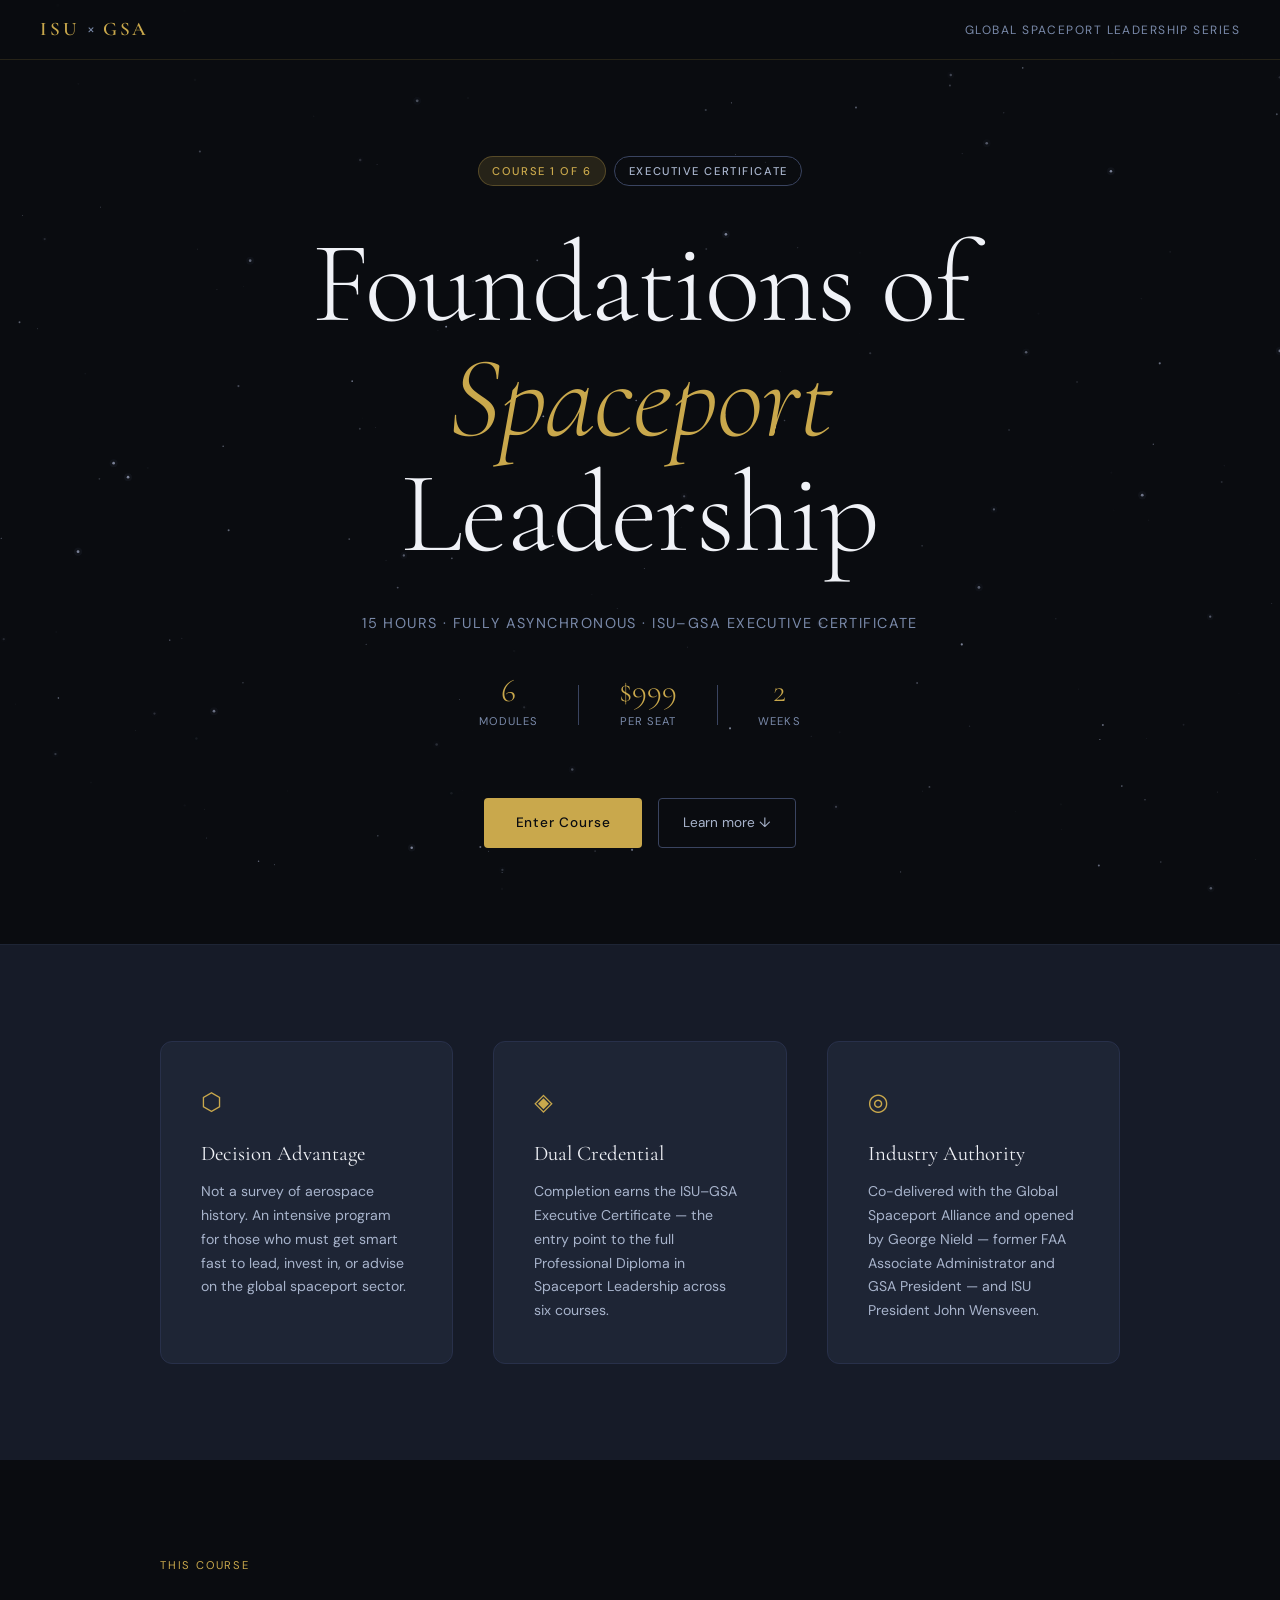
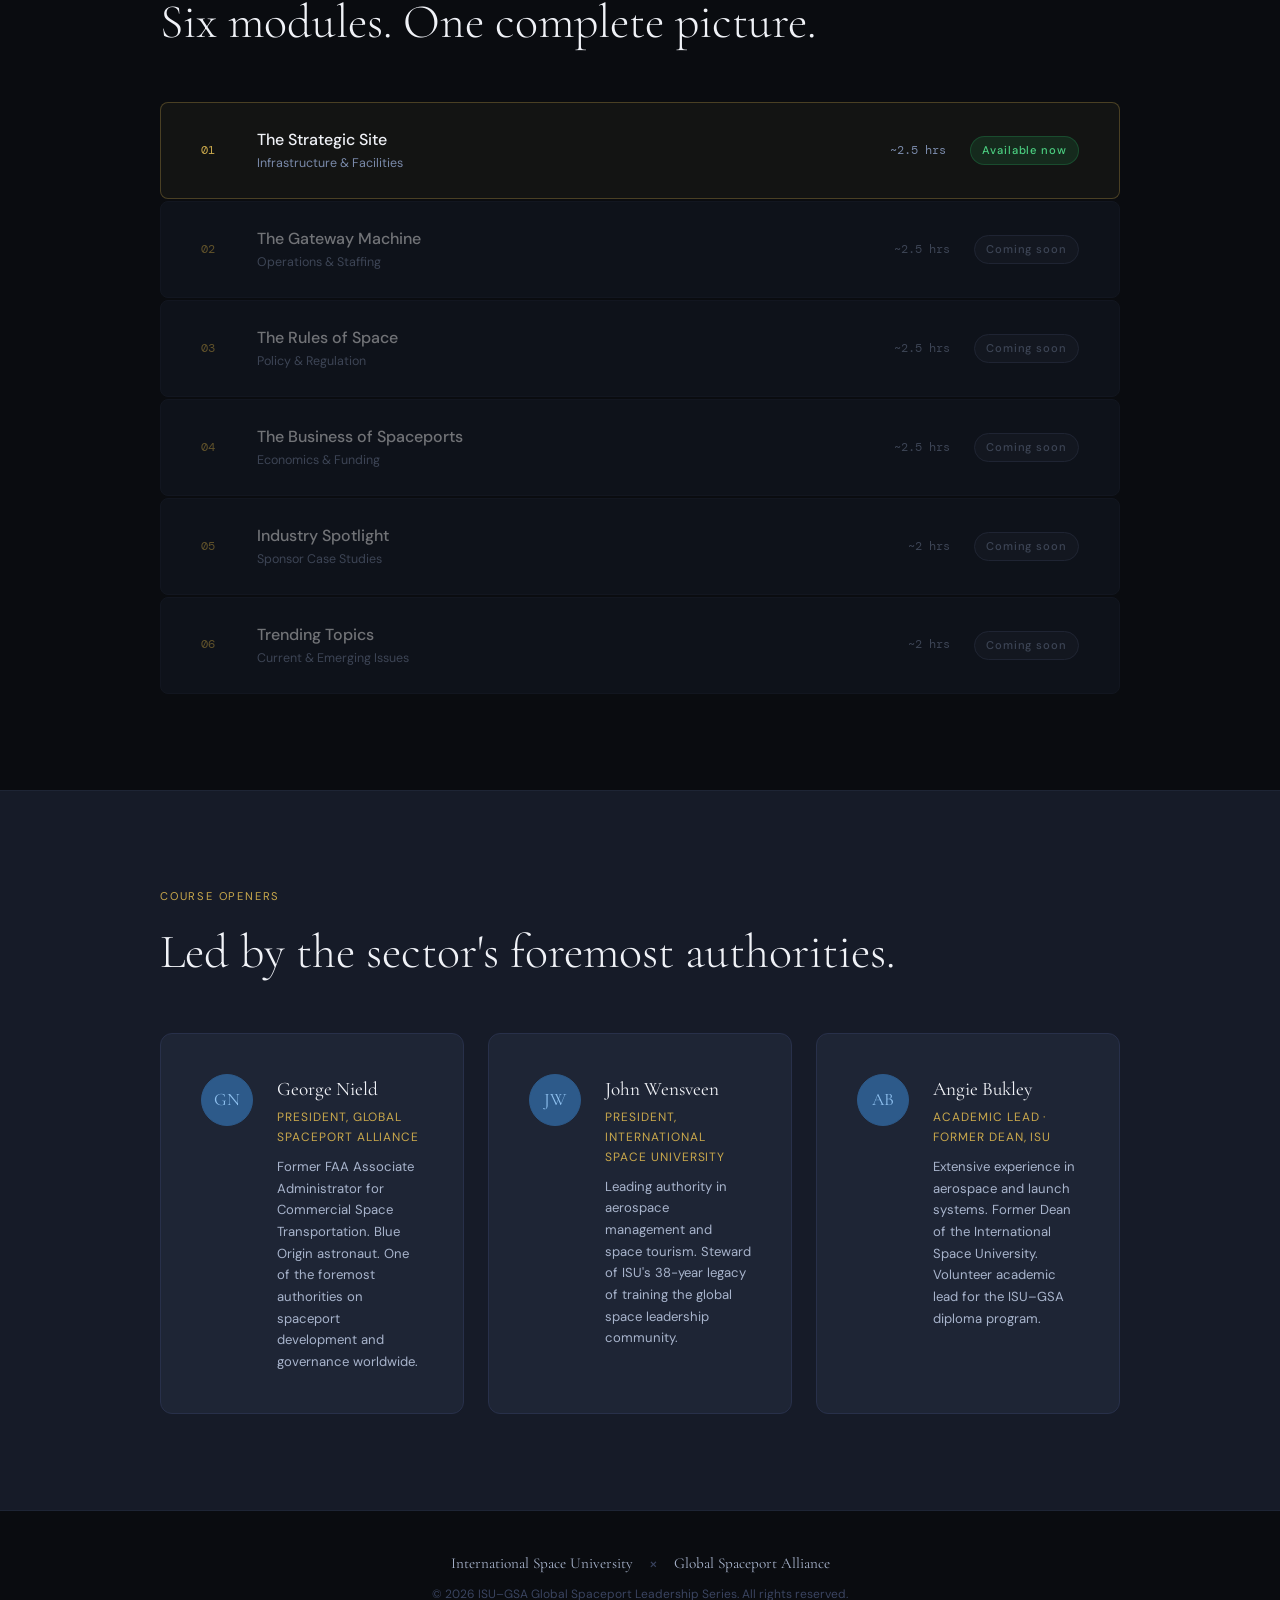
==== m1-strategic-site/index.html @ 45d3fcfd "Restructure for multi-module: add M2, new course hub" ====
<!DOCTYPE html>
<html lang="en">
<head>
<meta charset="UTF-8">
<meta name="viewport" content="width=device-width, initial-scale=1.0">
<title>Foundations of Spaceport Leadership — ISU–GSA</title>
<link rel="preconnect" href="https://fonts.googleapis.com">
<link rel="preconnect" href="https://fonts.gstatic.com" crossorigin>
<link href="https://fonts.googleapis.com/css2?family=Cormorant+Garamond:ital,wght@0,300;0,400;0,600;1,300;1,400&family=DM+Sans:ital,opsz,wght@0,9..40,300;0,9..40,400;0,9..40,500;1,9..40,300&family=DM+Mono:wght@400;500&display=swap" rel="stylesheet">
<link rel="stylesheet" href="css/main.css">
</head>
<body class="landing-page">

  <!-- Starfield canvas -->
  <canvas id="starfield"></canvas>

  <!-- Nav -->
  <nav class="top-nav">
    <div class="nav-logos">
      <span class="nav-logo-text">ISU</span>
      <span class="nav-sep">×</span>
      <span class="nav-logo-text">GSA</span>
    </div>
    <div class="nav-right">
      <span class="nav-label">Global Spaceport Leadership Series</span>
    </div>
  </nav>

  <!-- Hero -->
  <main class="hero">
    <div class="hero-eyebrow">
      <span class="pill">Course 1 of 6</span>
      <span class="pill pill-outline">Executive Certificate</span>
    </div>

    <h1 class="hero-title">
      <span class="hero-title-line">Foundations of</span>
      <span class="hero-title-line hero-title-accent">Spaceport</span>
      <span class="hero-title-line">Leadership</span>
    </h1>

    <p class="hero-sub">15 hours · Fully asynchronous · ISU–GSA Executive Certificate</p>

    <div class="hero-meta">
      <div class="meta-item">
        <span class="meta-num">6</span>
        <span class="meta-label">Modules</span>
      </div>
      <div class="meta-div"></div>
      <div class="meta-item">
        <span class="meta-num">$999</span>
        <span class="meta-label">Per seat</span>
      </div>
      <div class="meta-div"></div>
      <div class="meta-item">
        <span class="meta-num">2</span>
        <span class="meta-label">Weeks</span>
      </div>
    </div>

    <div class="hero-cta">
      <a href="course.html" class="btn-primary">Enter Course</a>
      <a href="#about" class="btn-ghost">Learn more ↓</a>
    </div>
  </main>

  <!-- About strip -->
  <section id="about" class="about-strip">
    <div class="about-grid">
      <div class="about-card">
        <div class="about-icon">⬡</div>
        <h3>Decision Advantage</h3>
        <p>Not a survey of aerospace history. An intensive program for those who must get smart fast to lead, invest in, or advise on the global spaceport sector.</p>
      </div>
      <div class="about-card">
        <div class="about-icon">◈</div>
        <h3>Dual Credential</h3>
        <p>Completion earns the ISU–GSA Executive Certificate — the entry point to the full Professional Diploma in Spaceport Leadership across six courses.</p>
      </div>
      <div class="about-card">
        <div class="about-icon">◎</div>
        <h3>Industry Authority</h3>
        <p>Co-delivered with the Global Spaceport Alliance and opened by George Nield — former FAA Associate Administrator and GSA President — and ISU President John Wensveen.</p>
      </div>
    </div>
  </section>

  <!-- Module preview -->
  <section class="module-preview">
    <div class="section-label">This course</div>
    <h2 class="section-title">Six modules. One complete picture.</h2>
    <div class="modules-list">
      <a href="course.html" class="module-row module-row-active">
        <span class="module-num">01</span>
        <div class="module-info">
          <span class="module-name">The Strategic Site</span>
          <span class="module-theme">Infrastructure &amp; Facilities</span>
        </div>
        <span class="module-dur">~2.5 hrs</span>
        <span class="module-status status-available">Available now</span>
      </a>
      <div class="module-row module-row-locked">
        <span class="module-num">02</span>
        <div class="module-info">
          <span class="module-name">The Gateway Machine</span>
          <span class="module-theme">Operations &amp; Staffing</span>
        </div>
        <span class="module-dur">~2.5 hrs</span>
        <span class="module-status status-soon">Coming soon</span>
      </div>
      <div class="module-row module-row-locked">
        <span class="module-num">03</span>
        <div class="module-info">
          <span class="module-name">The Rules of Space</span>
          <span class="module-theme">Policy &amp; Regulation</span>
        </div>
        <span class="module-dur">~2.5 hrs</span>
        <span class="module-status status-soon">Coming soon</span>
      </div>
      <div class="module-row module-row-locked">
        <span class="module-num">04</span>
        <div class="module-info">
          <span class="module-name">The Business of Spaceports</span>
          <span class="module-theme">Economics &amp; Funding</span>
        </div>
        <span class="module-dur">~2.5 hrs</span>
        <span class="module-status status-soon">Coming soon</span>
      </div>
      <div class="module-row module-row-locked">
        <span class="module-num">05</span>
        <div class="module-info">
          <span class="module-name">Industry Spotlight</span>
          <span class="module-theme">Sponsor Case Studies</span>
        </div>
        <span class="module-dur">~2 hrs</span>
        <span class="module-status status-soon">Coming soon</span>
      </div>
      <div class="module-row module-row-locked">
        <span class="module-num">06</span>
        <div class="module-info">
          <span class="module-name">Trending Topics</span>
          <span class="module-theme">Current &amp; Emerging Issues</span>
        </div>
        <span class="module-dur">~2 hrs</span>
        <span class="module-status status-soon">Coming soon</span>
      </div>
    </div>
  </section>

  <!-- Instructors -->
  <section class="instructors">
    <div class="section-label">Course openers</div>
    <h2 class="section-title">Led by the sector's foremost authorities.</h2>
    <div class="instructor-grid">
      <div class="instructor-card">
        <div class="instructor-initials">GN</div>
        <div class="instructor-info">
          <h3>George Nield</h3>
          <p class="instructor-title">President, Global Spaceport Alliance</p>
          <p class="instructor-bio">Former FAA Associate Administrator for Commercial Space Transportation. Blue Origin astronaut. One of the foremost authorities on spaceport development and governance worldwide.</p>
        </div>
      </div>
      <div class="instructor-card">
        <div class="instructor-initials">JW</div>
        <div class="instructor-info">
          <h3>John Wensveen</h3>
          <p class="instructor-title">President, International Space University</p>
          <p class="instructor-bio">Leading authority in aerospace management and space tourism. Steward of ISU's 38-year legacy of training the global space leadership community.</p>
        </div>
      </div>
      <div class="instructor-card">
        <div class="instructor-initials">AB</div>
        <div class="instructor-info">
          <h3>Angie Bukley</h3>
          <p class="instructor-title">Academic Lead · Former Dean, ISU</p>
          <p class="instructor-bio">Extensive experience in aerospace and launch systems. Former Dean of the International Space University. Volunteer academic lead for the ISU–GSA diploma program.</p>
        </div>
      </div>
    </div>
  </section>

  <footer class="site-footer">
    <div class="footer-logos">
      <span class="footer-logo">International Space University</span>
      <span class="footer-sep">×</span>
      <span class="footer-logo">Global Spaceport Alliance</span>
    </div>
    <p class="footer-copy">© 2026 ISU–GSA Global Spaceport Leadership Series. All rights reserved.</p>
  </footer>

<script src="js/starfield.js"></script>
</body>
</html>
---- m1-strategic-site/css/main.css ----
/* ═══════════════════════════════════════════════════════════════════
   ISU–GSA Spaceport Leadership Series
   Main Stylesheet — production grade
   Aesthetic: Deep-space observatory meets executive briefing room.
   Cormorant Garamond for editorial weight / DM Sans for clarity.
   Dark background with precise gold and arctic-blue accents.
═══════════════════════════════════════════════════════════════════ */

/* ── RESET & ROOT ──────────────────────────────────────────────── */
*, *::before, *::after { box-sizing: border-box; margin: 0; padding: 0; }

:root {
  /* Palette */
  --ink:        #0a0c10;
  --ink-2:      #111520;
  --ink-3:      #1a1f2e;
  --ink-4:      #242a3a;
  --surface:    #161b28;
  --surface-2:  #1e2535;
  --surface-3:  #28304a;

  --gold:       #c9a84c;
  --gold-light: #e8c97a;
  --gold-dim:   #7a6530;

  --arctic:     #5b9bd5;
  --arctic-light:#8ec0ef;
  --arctic-dim: #2d5a8a;

  --slate:      #7a8aaa;
  --slate-light:#a8b4cc;
  --slate-dim:  #3a4460;

  --white:      #f0f2f7;
  --white-dim:  #8090b0;

  --danger:     #c0392b;
  --success:    #27ae60;

  /* Type */
  --font-display: 'Cormorant Garamond', Georgia, serif;
  --font-body:    'DM Sans', system-ui, sans-serif;
  --font-mono:    'DM Mono', 'Courier New', monospace;

  /* Spacing */
  --space-xs:  0.25rem;
  --space-sm:  0.5rem;
  --space-md:  1rem;
  --space-lg:  1.5rem;
  --space-xl:  2.5rem;
  --space-2xl: 4rem;
  --space-3xl: 6rem;

  /* Radius */
  --r-sm: 4px;
  --r-md: 8px;
  --r-lg: 12px;
  --r-xl: 20px;

  /* Transitions */
  --ease: cubic-bezier(0.4, 0, 0.2, 1);
  --ease-out: cubic-bezier(0, 0, 0.2, 1);

  /* Layout */
  --content-max: 960px;
  --sidebar-w: 280px;
  --nav-h: 60px;
}

html { font-size: 16px; scroll-behavior: smooth; }

body {
  background: var(--ink);
  color: var(--white);
  font-family: var(--font-body);
  font-size: 1rem;
  line-height: 1.65;
  -webkit-font-smoothing: antialiased;
  min-height: 100vh;
}

/* ── STARFIELD ─────────────────────────────────────────────────── */
#starfield {
  position: fixed;
  inset: 0;
  width: 100%;
  height: 100%;
  pointer-events: none;
  z-index: 0;
  opacity: 0.7;
}

/* ── TOP NAV ───────────────────────────────────────────────────── */
.top-nav {
  position: fixed;
  top: 0; left: 0; right: 0;
  height: var(--nav-h);
  display: flex;
  align-items: center;
  justify-content: space-between;
  padding: 0 var(--space-xl);
  background: rgba(10, 12, 16, 0.85);
  backdrop-filter: blur(16px);
  border-bottom: 1px solid rgba(201, 168, 76, 0.15);
  z-index: 100;
}

.nav-logos {
  display: flex;
  align-items: center;
  gap: var(--space-sm);
}

.nav-logo-text {
  font-family: var(--font-display);
  font-size: 1.2rem;
  font-weight: 600;
  letter-spacing: 0.15em;
  color: var(--gold);
}

.nav-sep {
  color: var(--slate);
  font-size: 0.9rem;
}

.nav-label {
  font-size: 0.75rem;
  letter-spacing: 0.12em;
  text-transform: uppercase;
  color: var(--slate);
}

/* ── LANDING PAGE HERO ─────────────────────────────────────────── */
.landing-page .hero {
  position: relative;
  z-index: 1;
  min-height: 100vh;
  display: flex;
  flex-direction: column;
  align-items: center;
  justify-content: center;
  text-align: center;
  padding: calc(var(--nav-h) + var(--space-3xl)) var(--space-xl) var(--space-3xl);
}

.hero-eyebrow {
  display: flex;
  gap: var(--space-sm);
  margin-bottom: var(--space-xl);
  animation: fadeUp 0.8s var(--ease-out) both;
}

.pill {
  font-size: 0.7rem;
  font-weight: 500;
  letter-spacing: 0.14em;
  text-transform: uppercase;
  padding: 0.3rem 0.85rem;
  border-radius: 100px;
  background: rgba(201, 168, 76, 0.15);
  color: var(--gold);
  border: 1px solid rgba(201, 168, 76, 0.3);
}

.pill-outline {
  background: transparent;
  color: var(--slate-light);
  border-color: var(--slate-dim);
}

.hero-title {
  display: flex;
  flex-direction: column;
  font-family: var(--font-display);
  font-weight: 300;
  font-size: clamp(3.5rem, 9vw, 7.5rem);
  line-height: 1.0;
  letter-spacing: -0.01em;
  margin-bottom: var(--space-xl);
  animation: fadeUp 0.8s var(--ease-out) 0.1s both;
}

.hero-title-line {
  display: block;
}

.hero-title-accent {
  color: var(--gold);
  font-style: italic;
}

.hero-sub {
  font-size: 0.9rem;
  letter-spacing: 0.1em;
  text-transform: uppercase;
  color: var(--slate);
  margin-bottom: var(--space-xl);
  animation: fadeUp 0.8s var(--ease-out) 0.2s both;
}

.hero-meta {
  display: flex;
  align-items: center;
  gap: var(--space-xl);
  margin-bottom: var(--space-2xl);
  animation: fadeUp 0.8s var(--ease-out) 0.3s both;
}

.meta-item { text-align: center; }
.meta-num {
  display: block;
  font-family: var(--font-display);
  font-size: 2rem;
  font-weight: 300;
  color: var(--gold);
  line-height: 1;
}
.meta-label {
  font-size: 0.7rem;
  text-transform: uppercase;
  letter-spacing: 0.1em;
  color: var(--slate);
}
.meta-div {
  width: 1px;
  height: 40px;
  background: var(--slate-dim);
}

.hero-cta {
  display: flex;
  gap: var(--space-md);
  animation: fadeUp 0.8s var(--ease-out) 0.4s both;
}

/* ── BUTTONS ───────────────────────────────────────────────────── */
.btn-primary {
  display: inline-flex;
  align-items: center;
  gap: var(--space-sm);
  padding: 0.8rem 2rem;
  background: var(--gold);
  color: var(--ink);
  font-family: var(--font-body);
  font-size: 0.85rem;
  font-weight: 500;
  letter-spacing: 0.06em;
  text-decoration: none;
  border-radius: var(--r-sm);
  border: none;
  cursor: pointer;
  transition: all 0.2s var(--ease);
}

.btn-primary:hover {
  background: var(--gold-light);
  transform: translateY(-1px);
  box-shadow: 0 8px 24px rgba(201, 168, 76, 0.25);
}

.btn-ghost {
  display: inline-flex;
  align-items: center;
  padding: 0.8rem 1.5rem;
  background: transparent;
  color: var(--slate-light);
  font-size: 0.85rem;
  text-decoration: none;
  border: 1px solid var(--slate-dim);
  border-radius: var(--r-sm);
  transition: all 0.2s var(--ease);
}

.btn-ghost:hover {
  border-color: var(--slate);
  color: var(--white);
}

.btn-secondary {
  display: inline-flex;
  align-items: center;
  gap: var(--space-sm);
  padding: 0.65rem 1.25rem;
  background: var(--surface-2);
  color: var(--white);
  font-size: 0.82rem;
  font-weight: 500;
  text-decoration: none;
  border: 1px solid var(--surface-3);
  border-radius: var(--r-sm);
  cursor: pointer;
  transition: all 0.2s var(--ease);
}

.btn-secondary:hover {
  background: var(--surface-3);
  border-color: var(--arctic-dim);
}

/* ── ABOUT STRIP ───────────────────────────────────────────────── */
.about-strip {
  position: relative;
  z-index: 1;
  padding: var(--space-3xl) var(--space-xl);
  background: var(--surface);
  border-top: 1px solid var(--surface-2);
}

.about-grid {
  max-width: var(--content-max);
  margin: 0 auto;
  display: grid;
  grid-template-columns: repeat(3, 1fr);
  gap: var(--space-xl);
}

.about-card {
  padding: var(--space-xl);
  background: var(--surface-2);
  border: 1px solid var(--surface-3);
  border-radius: var(--r-lg);
  transition: border-color 0.2s var(--ease);
}

.about-card:hover { border-color: var(--gold-dim); }

.about-icon {
  font-size: 1.5rem;
  color: var(--gold);
  margin-bottom: var(--space-md);
}

.about-card h3 {
  font-family: var(--font-display);
  font-size: 1.3rem;
  font-weight: 400;
  margin-bottom: var(--space-sm);
  color: var(--white);
}

.about-card p {
  font-size: 0.88rem;
  color: var(--slate-light);
  line-height: 1.7;
}

/* ── MODULE PREVIEW ─────────────────────────────────────────────── */
.module-preview {
  position: relative;
  z-index: 1;
  padding: var(--space-3xl) var(--space-xl);
  max-width: calc(var(--content-max) + var(--space-xl) * 2);
  margin: 0 auto;
}

.section-label {
  font-size: 0.7rem;
  letter-spacing: 0.16em;
  text-transform: uppercase;
  color: var(--gold);
  margin-bottom: var(--space-sm);
}

.section-title {
  font-family: var(--font-display);
  font-size: clamp(2rem, 4vw, 3rem);
  font-weight: 300;
  color: var(--white);
  margin-bottom: var(--space-xl);
}

.modules-list {
  display: flex;
  flex-direction: column;
  gap: 2px;
}

.module-row {
  display: flex;
  align-items: center;
  gap: var(--space-lg);
  padding: var(--space-lg) var(--space-xl);
  background: var(--surface);
  border: 1px solid var(--surface-2);
  border-radius: var(--r-md);
  text-decoration: none;
  color: inherit;
  transition: all 0.2s var(--ease);
}

.module-row-active {
  border-color: rgba(201, 168, 76, 0.3);
  background: rgba(201, 168, 76, 0.05);
}

.module-row-active:hover {
  border-color: var(--gold);
  background: rgba(201, 168, 76, 0.08);
  transform: translateX(4px);
}

.module-row-locked {
  opacity: 0.45;
  cursor: default;
}

.module-num {
  font-family: var(--font-mono);
  font-size: 0.75rem;
  color: var(--gold);
  min-width: 2rem;
}

.module-info {
  flex: 1;
  display: flex;
  flex-direction: column;
}

.module-name {
  font-size: 1rem;
  font-weight: 500;
  color: var(--white);
}

.module-theme {
  font-size: 0.78rem;
  color: var(--slate);
}

.module-dur {
  font-family: var(--font-mono);
  font-size: 0.75rem;
  color: var(--slate);
}

.module-status {
  font-size: 0.7rem;
  font-weight: 500;
  letter-spacing: 0.08em;
  padding: 0.25rem 0.7rem;
  border-radius: 100px;
}

.status-available {
  background: rgba(39, 174, 96, 0.15);
  color: #4cce80;
  border: 1px solid rgba(39, 174, 96, 0.25);
}

.status-soon {
  background: rgba(122, 138, 170, 0.1);
  color: var(--slate);
  border: 1px solid var(--slate-dim);
}

/* ── INSTRUCTORS ────────────────────────────────────────────────── */
.instructors {
  position: relative;
  z-index: 1;
  padding: var(--space-3xl) var(--space-xl);
  background: var(--surface);
  border-top: 1px solid var(--surface-2);
}

.instructors .section-title,
.instructors .section-label {
  max-width: var(--content-max);
  margin-left: auto;
  margin-right: auto;
}

.instructors .section-title { margin-bottom: var(--space-xl); }

.instructor-grid {
  max-width: var(--content-max);
  margin: 0 auto;
  display: grid;
  grid-template-columns: repeat(3, 1fr);
  gap: var(--space-lg);
}

.instructor-card {
  display: flex;
  gap: var(--space-lg);
  padding: var(--space-xl);
  background: var(--surface-2);
  border: 1px solid var(--surface-3);
  border-radius: var(--r-lg);
}

.instructor-initials {
  width: 52px;
  height: 52px;
  min-width: 52px;
  border-radius: 50%;
  background: var(--arctic-dim);
  border: 1px solid var(--arctic-dim);
  display: flex;
  align-items: center;
  justify-content: center;
  font-family: var(--font-display);
  font-size: 1.1rem;
  color: var(--arctic-light);
}

.instructor-info h3 {
  font-family: var(--font-display);
  font-size: 1.2rem;
  font-weight: 400;
  margin-bottom: 0.2rem;
}

.instructor-title {
  font-size: 0.75rem;
  color: var(--gold);
  text-transform: uppercase;
  letter-spacing: 0.08em;
  margin-bottom: var(--space-sm);
}

.instructor-bio {
  font-size: 0.82rem;
  color: var(--slate-light);
  line-height: 1.65;
}

/* ── FOOTER ─────────────────────────────────────────────────────── */
.site-footer {
  position: relative;
  z-index: 1;
  padding: var(--space-xl);
  text-align: center;
  border-top: 1px solid var(--surface-2);
}

.footer-logos {
  display: flex;
  align-items: center;
  justify-content: center;
  gap: var(--space-md);
  margin-bottom: var(--space-sm);
}

.footer-logo {
  font-family: var(--font-display);
  font-size: 0.95rem;
  color: var(--slate-light);
}

.footer-sep { color: var(--slate-dim); }

.footer-copy {
  font-size: 0.75rem;
  color: var(--slate-dim);
}

/* ════════════════════════════════════════════════════════════════
   COURSE APP LAYOUT (course.html)
════════════════════════════════════════════════════════════════ */

.course-app {
  display: flex;
  height: 100vh;
  overflow: hidden;
}

/* ── SIDEBAR ────────────────────────────────────────────────────── */
.sidebar {
  width: var(--sidebar-w);
  min-width: var(--sidebar-w);
  height: 100vh;
  background: var(--surface);
  border-right: 1px solid var(--surface-2);
  display: flex;
  flex-direction: column;
  overflow: hidden;
  z-index: 10;
}

.sidebar-header {
  padding: var(--space-lg) var(--space-lg) var(--space-md);
  border-bottom: 1px solid var(--surface-2);
}

.sidebar-brand {
  display: flex;
  align-items: center;
  gap: var(--space-sm);
  margin-bottom: var(--space-md);
}

.brand-text {
  font-family: var(--font-display);
  font-size: 1rem;
  font-weight: 600;
  letter-spacing: 0.12em;
  color: var(--gold);
}

.brand-sep { color: var(--slate-dim); font-size: 0.8rem; }

.sidebar-module-title {
  font-size: 0.7rem;
  letter-spacing: 0.1em;
  text-transform: uppercase;
  color: var(--slate);
  margin-bottom: 0.2rem;
}

.sidebar-module-name {
  font-family: var(--font-display);
  font-size: 1.1rem;
  font-weight: 400;
  color: var(--white);
  line-height: 1.2;
}

/* Progress bar */
.progress-bar-wrap {
  padding: var(--space-md) var(--space-lg);
  border-bottom: 1px solid var(--surface-2);
}

.progress-label {
  display: flex;
  justify-content: space-between;
  font-size: 0.7rem;
  color: var(--slate);
  margin-bottom: var(--space-xs);
  text-transform: uppercase;
  letter-spacing: 0.08em;
}

.progress-bar {
  height: 3px;
  background: var(--surface-3);
  border-radius: 2px;
  overflow: hidden;
}

.progress-fill {
  height: 100%;
  background: linear-gradient(90deg, var(--gold-dim), var(--gold));
  border-radius: 2px;
  transition: width 0.6s var(--ease-out);
}

/* Segment nav */
.segment-nav {
  flex: 1;
  overflow-y: auto;
  padding: var(--space-sm) 0;
  scrollbar-width: thin;
  scrollbar-color: var(--surface-3) transparent;
}

.segment-nav::-webkit-scrollbar { width: 4px; }
.segment-nav::-webkit-scrollbar-track { background: transparent; }
.segment-nav::-webkit-scrollbar-thumb { background: var(--surface-3); border-radius: 2px; }

.seg-group-label {
  padding: var(--space-md) var(--space-lg) var(--space-xs);
  font-size: 0.62rem;
  letter-spacing: 0.14em;
  text-transform: uppercase;
  color: var(--slate-dim);
}

.seg-item {
  display: flex;
  align-items: flex-start;
  gap: var(--space-sm);
  padding: 0.6rem var(--space-lg);
  cursor: pointer;
  transition: background 0.15s var(--ease);
  border-left: 2px solid transparent;
  text-decoration: none;
  color: inherit;
}

.seg-item:hover { background: var(--surface-2); }

.seg-item.active {
  background: rgba(201, 168, 76, 0.07);
  border-left-color: var(--gold);
}

.seg-item.completed .seg-dot { background: var(--success); border-color: var(--success); }

.seg-dot {
  width: 8px;
  height: 8px;
  min-width: 8px;
  border-radius: 50%;
  border: 1.5px solid var(--slate-dim);
  margin-top: 6px;
  transition: all 0.2s var(--ease);
}

.seg-item.active .seg-dot {
  background: var(--gold);
  border-color: var(--gold);
  box-shadow: 0 0 6px rgba(201, 168, 76, 0.5);
}

.seg-text { flex: 1; }

.seg-code {
  font-family: var(--font-mono);
  font-size: 0.62rem;
  color: var(--slate-dim);
  display: block;
  line-height: 1;
  margin-bottom: 2px;
}

.seg-name {
  font-size: 0.8rem;
  color: var(--slate-light);
  line-height: 1.35;
}

.seg-item.active .seg-name { color: var(--white); }

.seg-dur {
  font-family: var(--font-mono);
  font-size: 0.62rem;
  color: var(--slate-dim);
  margin-top: 4px;
}

/* Sidebar footer */
.sidebar-footer {
  padding: var(--space-md) var(--space-lg);
  border-top: 1px solid var(--surface-2);
}

.sidebar-back {
  display: flex;
  align-items: center;
  gap: var(--space-sm);
  font-size: 0.75rem;
  color: var(--slate);
  text-decoration: none;
  transition: color 0.2s;
}

.sidebar-back:hover { color: var(--gold); }

/* ── MAIN CONTENT AREA ──────────────────────────────────────────── */
.course-main {
  flex: 1;
  height: 100vh;
  overflow-y: auto;
  display: flex;
  flex-direction: column;
  scrollbar-width: thin;
  scrollbar-color: var(--surface-3) transparent;
}

.course-main::-webkit-scrollbar { width: 6px; }
.course-main::-webkit-scrollbar-track { background: transparent; }
.course-main::-webkit-scrollbar-thumb { background: var(--surface-2); border-radius: 3px; }

/* Course top bar */
.course-topbar {
  position: sticky;
  top: 0;
  padding: 0 var(--space-xl);
  height: var(--nav-h);
  background: rgba(10, 12, 16, 0.9);
  backdrop-filter: blur(12px);
  border-bottom: 1px solid var(--surface-2);
  display: flex;
  align-items: center;
  justify-content: space-between;
  z-index: 50;
}

.topbar-seg-name {
  font-size: 0.82rem;
  color: var(--slate-light);
}

.topbar-actions {
  display: flex;
  align-items: center;
  gap: var(--space-md);
}

/* ── SEGMENT CONTENT ────────────────────────────────────────────── */
.segment-content {
  max-width: var(--content-max);
  margin: 0 auto;
  padding: var(--space-2xl) var(--space-xl);
  width: 100%;
  animation: fadeUp 0.4s var(--ease-out) both;
}

/* Segment header */
.seg-header {
  margin-bottom: var(--space-2xl);
  padding-bottom: var(--space-xl);
  border-bottom: 1px solid var(--surface-2);
}

.seg-header-eyebrow {
  display: flex;
  align-items: center;
  gap: var(--space-md);
  margin-bottom: var(--space-md);
}

.seg-header-code {
  font-family: var(--font-mono);
  font-size: 0.7rem;
  color: var(--gold);
  letter-spacing: 0.1em;
}

.seg-header-meta {
  font-size: 0.72rem;
  color: var(--slate);
  letter-spacing: 0.08em;
}

.seg-header-title {
  font-family: var(--font-display);
  font-size: clamp(2.2rem, 5vw, 3.8rem);
  font-weight: 300;
  line-height: 1.05;
  color: var(--white);
  margin-bottom: var(--space-sm);
}

.seg-header-title em {
  color: var(--gold);
  font-style: italic;
}

.seg-header-subtitle {
  font-size: 1rem;
  color: var(--slate-light);
  font-weight: 300;
  margin-bottom: var(--space-lg);
}

.seg-header-tags {
  display: flex;
  flex-wrap: wrap;
  gap: var(--space-sm);
}

.tag {
  font-size: 0.68rem;
  letter-spacing: 0.1em;
  text-transform: uppercase;
  padding: 0.2rem 0.65rem;
  border-radius: 100px;
  background: var(--surface-2);
  color: var(--slate);
  border: 1px solid var(--surface-3);
}

.tag-lo {
  background: rgba(91, 155, 213, 0.1);
  color: var(--arctic-light);
  border-color: rgba(91, 155, 213, 0.2);
}

/* ── TYPOGRAPHY IN CONTENT ─────────────────────────────────────── */
.seg-body h2 {
  font-family: var(--font-display);
  font-size: 1.9rem;
  font-weight: 400;
  color: var(--white);
  margin: var(--space-2xl) 0 var(--space-md);
  padding-top: var(--space-lg);
  border-top: 1px solid var(--surface-2);
}

.seg-body h3 {
  font-family: var(--font-display);
  font-size: 1.3rem;
  font-weight: 400;
  color: var(--gold);
  margin: var(--space-xl) 0 var(--space-sm);
}

.seg-body p {
  font-size: 1rem;
  line-height: 1.8;
  color: var(--slate-light);
  margin-bottom: var(--space-lg);
  max-width: 72ch;
}

.seg-body p strong {
  color: var(--white);
  font-weight: 500;
}

.seg-body p em {
  color: var(--gold-light);
  font-style: italic;
}

.seg-body ul, .seg-body ol {
  margin: 0 0 var(--space-lg) var(--space-xl);
}

.seg-body li {
  color: var(--slate-light);
  font-size: 0.97rem;
  line-height: 1.75;
  margin-bottom: var(--space-sm);
  max-width: 68ch;
}

.seg-body li strong { color: var(--white); font-weight: 500; }

.seg-body ol { list-style: decimal; }
.seg-body ul { list-style: none; }
.seg-body ul li::before {
  content: "—";
  color: var(--gold-dim);
  margin-left: -1.5rem;
  margin-right: 0.5rem;
  font-weight: 300;
}

/* Callout boxes */
.callout {
  margin: var(--space-xl) 0;
  padding: var(--space-lg) var(--space-xl);
  border-radius: var(--r-lg);
  border-left: 3px solid var(--arctic);
  background: rgba(91, 155, 213, 0.07);
}

.callout-insight {
  border-left-color: var(--gold);
  background: rgba(201, 168, 76, 0.07);
}

.callout-legal {
  border-left-color: var(--arctic);
  background: rgba(91, 155, 213, 0.07);
}

.callout-warning {
  border-left-color: #e67e22;
  background: rgba(230, 126, 34, 0.07);
}

.callout-label {
  font-size: 0.65rem;
  font-weight: 500;
  letter-spacing: 0.16em;
  text-transform: uppercase;
  color: var(--gold);
  margin-bottom: var(--space-sm);
}

.callout-insight .callout-label { color: var(--gold); }
.callout-legal .callout-label { color: var(--arctic-light); }
.callout-warning .callout-label { color: #e67e22; }

.callout p {
  font-size: 0.93rem;
  margin-bottom: 0;
  color: var(--white);
  line-height: 1.7;
  max-width: none;
}

/* Pull quote */
.pull-quote {
  margin: var(--space-2xl) 0;
  padding: var(--space-xl) var(--space-2xl);
  border-top: 1px solid var(--gold-dim);
  border-bottom: 1px solid var(--gold-dim);
}

.pull-quote-text {
  font-family: var(--font-display);
  font-size: clamp(1.3rem, 2.5vw, 1.8rem);
  font-weight: 300;
  font-style: italic;
  color: var(--white);
  line-height: 1.4;
  margin-bottom: var(--space-md);
}

.pull-quote-attr {
  font-size: 0.78rem;
  color: var(--slate);
  letter-spacing: 0.08em;
}

/* Data table */
.data-table-wrap {
  overflow-x: auto;
  margin: var(--space-xl) 0;
  border-radius: var(--r-lg);
  border: 1px solid var(--surface-2);
}

.data-table {
  width: 100%;
  border-collapse: collapse;
  font-size: 0.85rem;
}

.data-table th {
  background: var(--surface-2);
  padding: 0.75rem var(--space-md);
  text-align: left;
  font-size: 0.7rem;
  font-weight: 500;
  letter-spacing: 0.1em;
  text-transform: uppercase;
  color: var(--slate);
  border-bottom: 1px solid var(--surface-3);
}

.data-table td {
  padding: 0.75rem var(--space-md);
  border-bottom: 1px solid var(--surface-2);
  color: var(--slate-light);
  vertical-align: top;
  line-height: 1.5;
}

.data-table tr:last-child td { border-bottom: none; }
.data-table tr:hover td { background: rgba(255,255,255,0.02); }
.data-table td strong { color: var(--white); }

/* Classification axis display */
.axis-grid {
  display: grid;
  grid-template-columns: repeat(2, 1fr);
  gap: var(--space-lg);
  margin: var(--space-xl) 0;
}

.axis-card {
  padding: var(--space-lg);
  background: var(--surface-2);
  border: 1px solid var(--surface-3);
  border-radius: var(--r-lg);
  transition: border-color 0.2s;
}

.axis-card:hover { border-color: var(--arctic-dim); }

.axis-num {
  font-family: var(--font-mono);
  font-size: 0.65rem;
  color: var(--arctic);
  letter-spacing: 0.1em;
  margin-bottom: var(--space-sm);
  display: block;
}

.axis-title {
  font-family: var(--font-display);
  font-size: 1.15rem;
  color: var(--white);
  margin-bottom: var(--space-sm);
}

.axis-body {
  font-size: 0.85rem;
  color: var(--slate-light);
  line-height: 1.65;
}

/* Driver cards (site selection) */
.driver-list {
  display: flex;
  flex-direction: column;
  gap: var(--space-md);
  margin: var(--space-xl) 0;
}

.driver-card {
  display: flex;
  gap: var(--space-lg);
  padding: var(--space-lg);
  background: var(--surface-2);
  border: 1px solid var(--surface-3);
  border-radius: var(--r-lg);
  transition: all 0.2s var(--ease);
}

.driver-card:hover {
  border-color: var(--gold-dim);
  background: var(--surface-3);
}

.driver-num {
  font-family: var(--font-display);
  font-size: 2.5rem;
  font-weight: 300;
  color: var(--gold-dim);
  line-height: 1;
  min-width: 2.5rem;
}

.driver-body { flex: 1; }

.driver-title {
  font-family: var(--font-display);
  font-size: 1.2rem;
  font-weight: 400;
  color: var(--gold);
  margin-bottom: var(--space-sm);
}

.driver-text {
  font-size: 0.9rem;
  color: var(--slate-light);
  line-height: 1.7;
  max-width: none;
  margin-bottom: 0;
}

.driver-text strong { color: var(--white); }

/* ── KNOWLEDGE CHECK ────────────────────────────────────────────── */
.knowledge-check {
  margin: var(--space-2xl) 0;
  padding: var(--space-xl);
  background: var(--surface-2);
  border: 1px solid var(--surface-3);
  border-radius: var(--r-xl);
}

.kc-header {
  display: flex;
  align-items: center;
  gap: var(--space-md);
  margin-bottom: var(--space-lg);
}

.kc-icon {
  width: 40px;
  height: 40px;
  border-radius: 50%;
  background: rgba(201, 168, 76, 0.15);
  border: 1px solid var(--gold-dim);
  display: flex;
  align-items: center;
  justify-content: center;
  font-size: 1.1rem;
}

.kc-title {
  font-family: var(--font-display);
  font-size: 1.3rem;
  font-weight: 400;
  color: var(--white);
}

.kc-subtitle {
  font-size: 0.78rem;
  color: var(--slate);
}

.kc-question {
  margin-bottom: var(--space-xl);
}

.kc-q-num {
  font-family: var(--font-mono);
  font-size: 0.65rem;
  color: var(--gold);
  letter-spacing: 0.1em;
  margin-bottom: var(--space-sm);
}

.kc-q-text {
  font-size: 0.97rem;
  color: var(--white);
  line-height: 1.65;
  margin-bottom: var(--space-lg);
  max-width: none;
}

.kc-options {
  display: flex;
  flex-direction: column;
  gap: var(--space-sm);
}

.kc-option {
  display: flex;
  align-items: flex-start;
  gap: var(--space-md);
  padding: 0.85rem var(--space-lg);
  background: var(--surface-3);
  border: 1px solid rgba(255,255,255,0.06);
  border-radius: var(--r-md);
  cursor: pointer;
  transition: all 0.2s var(--ease);
  text-align: left;
  color: inherit;
  font-family: inherit;
  font-size: 0.9rem;
  color: var(--slate-light);
  width: 100%;
}

.kc-option:hover:not(.disabled) {
  border-color: var(--arctic-dim);
  background: rgba(91, 155, 213, 0.08);
  color: var(--white);
}

.kc-option.selected {
  border-color: var(--arctic);
  background: rgba(91, 155, 213, 0.12);
  color: var(--white);
}

.kc-option.correct {
  border-color: var(--success);
  background: rgba(39, 174, 96, 0.1);
  color: var(--white);
}

.kc-option.incorrect {
  border-color: var(--danger);
  background: rgba(192, 57, 43, 0.1);
  color: var(--slate-light);
}

.kc-option.disabled { cursor: default; }

.option-letter {
  font-family: var(--font-mono);
  font-size: 0.7rem;
  min-width: 20px;
  color: var(--slate-dim);
  margin-top: 2px;
}

.kc-option.selected .option-letter,
.kc-option.correct .option-letter { color: var(--arctic); }

.kc-feedback {
  margin-top: var(--space-md);
  padding: var(--space-md) var(--space-lg);
  border-radius: var(--r-md);
  font-size: 0.88rem;
  line-height: 1.6;
  display: none;
}

.kc-feedback.show { display: block; }
.kc-feedback.correct-fb { background: rgba(39, 174, 96, 0.1); border: 1px solid rgba(39,174,96,0.2); color: #4cce80; }
.kc-feedback.incorrect-fb { background: rgba(192, 57, 43, 0.1); border: 1px solid rgba(192,57,43,0.2); color: #e87c7c; }

.kc-submit {
  margin-top: var(--space-xl);
  padding-top: var(--space-lg);
  border-top: 1px solid var(--surface-3);
  display: flex;
  align-items: center;
  gap: var(--space-md);
}

.kc-score {
  font-family: var(--font-display);
  font-size: 1.1rem;
  color: var(--white);
}

.kc-score span { color: var(--gold); }

/* ── NAV FOOTER (prev/next) ─────────────────────────────────────── */
.seg-nav-footer {
  padding: var(--space-2xl) var(--space-xl);
  border-top: 1px solid var(--surface-2);
  display: flex;
  align-items: center;
  justify-content: space-between;
  max-width: var(--content-max);
  margin: 0 auto;
  width: 100%;
}

.seg-nav-btn {
  display: flex;
  align-items: center;
  gap: var(--space-sm);
  padding: 0.75rem 1.5rem;
  background: var(--surface-2);
  border: 1px solid var(--surface-3);
  border-radius: var(--r-md);
  color: var(--slate-light);
  font-size: 0.85rem;
  text-decoration: none;
  cursor: pointer;
  font-family: inherit;
  transition: all 0.2s var(--ease);
}

.seg-nav-btn:hover {
  border-color: var(--gold-dim);
  color: var(--white);
}

.seg-nav-btn.next {
  background: var(--gold);
  border-color: var(--gold);
  color: var(--ink);
  font-weight: 500;
}

.seg-nav-btn.next:hover {
  background: var(--gold-light);
  transform: translateY(-1px);
}

.seg-nav-btn:disabled {
  opacity: 0.3;
  cursor: default;
  pointer-events: none;
}

/* ── CASE STUDY STYLES ──────────────────────────────────────────── */
.case-meta-strip {
  display: grid;
  grid-template-columns: repeat(4, 1fr);
  gap: 1px;
  background: var(--surface-2);
  border: 1px solid var(--surface-2);
  border-radius: var(--r-lg);
  overflow: hidden;
  margin: var(--space-xl) 0;
}

.case-meta-item {
  background: var(--surface);
  padding: var(--space-md) var(--space-lg);
}

.case-meta-key {
  font-size: 0.65rem;
  letter-spacing: 0.12em;
  text-transform: uppercase;
  color: var(--slate-dim);
  margin-bottom: 0.3rem;
}

.case-meta-val {
  font-size: 0.9rem;
  color: var(--white);
  font-weight: 500;
}

/* ── ANIMATIONS ─────────────────────────────────────────────────── */
@keyframes fadeUp {
  from { opacity: 0; transform: translateY(16px); }
  to   { opacity: 1; transform: translateY(0); }
}

@keyframes fadeIn {
  from { opacity: 0; }
  to   { opacity: 1; }
}

/* ── RESPONSIVE ─────────────────────────────────────────────────── */
@media (max-width: 900px) {
  :root { --sidebar-w: 240px; }
  .about-grid { grid-template-columns: 1fr; }
  .instructor-grid { grid-template-columns: 1fr; }
  .axis-grid { grid-template-columns: 1fr; }
  .case-meta-strip { grid-template-columns: repeat(2, 1fr); }
}

@media (max-width: 640px) {
  .course-app { flex-direction: column; }
  .sidebar { width: 100%; height: auto; max-height: 50vh; }
  .hero-meta { gap: var(--space-lg); }
  .hero-cta { flex-direction: column; align-items: center; }
  .seg-nav-footer { flex-direction: column; gap: var(--space-md); }
}
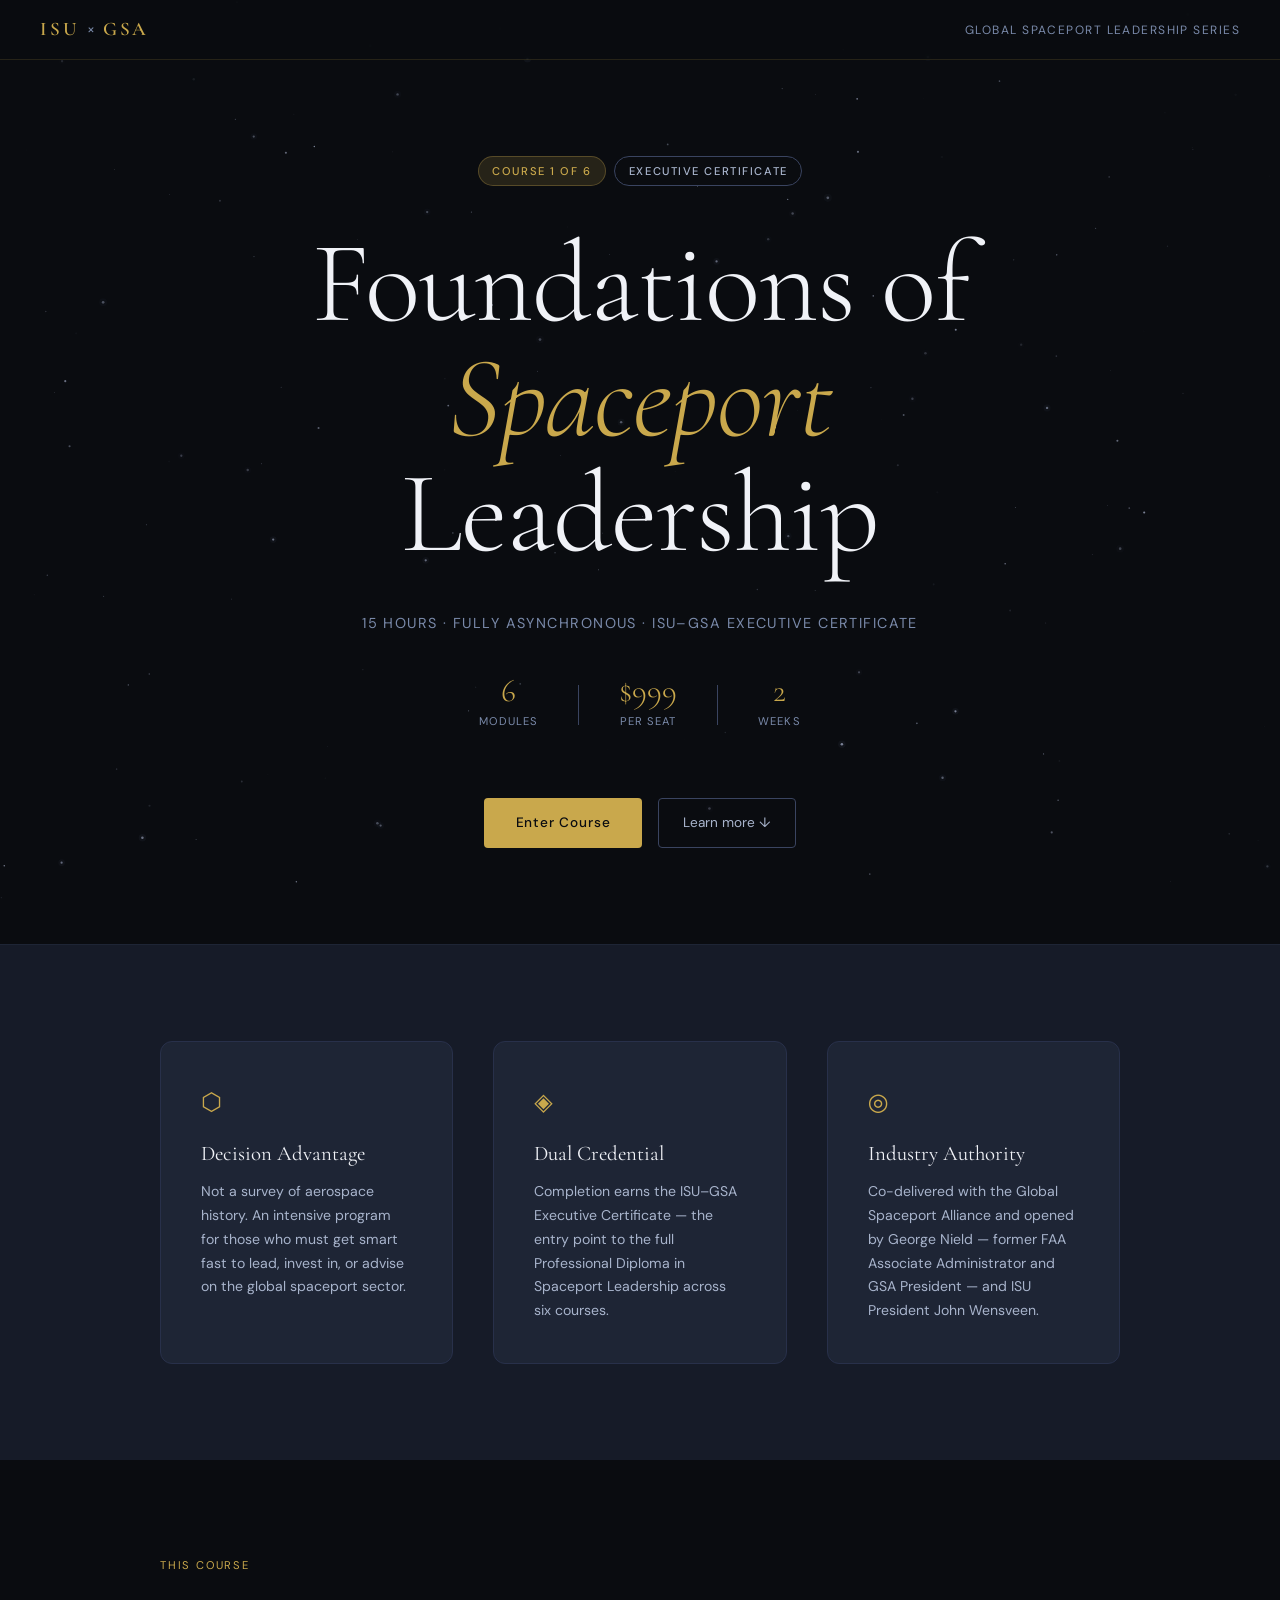
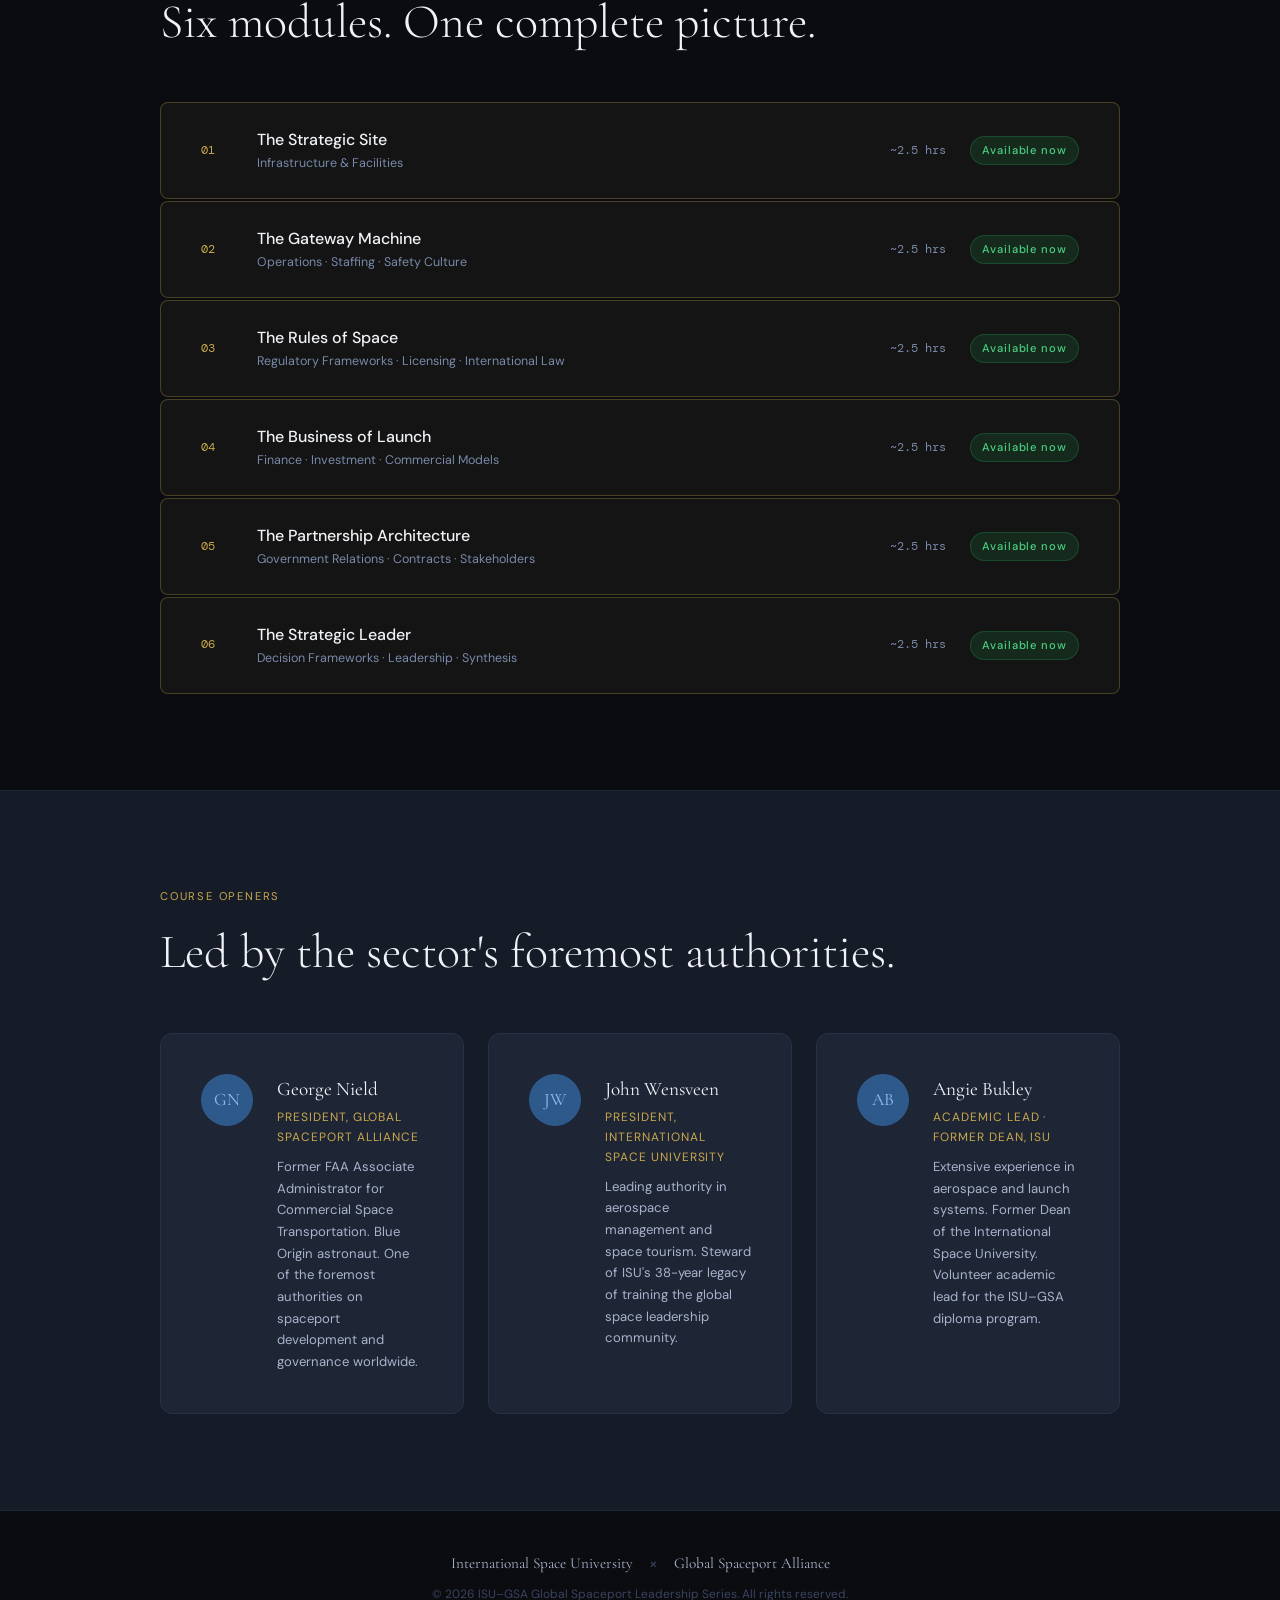
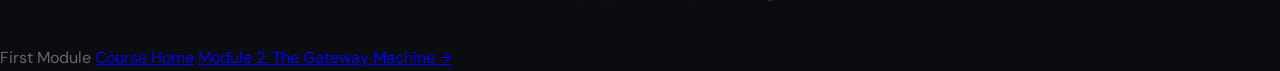
==== commit d32405b8: "QA fixes: stale content, broken links, missing nav footers - m1-strategic-site/index.html: unlock M2" ====
--- a/m1-strategic-site/index.html
+++ b/m1-strategic-site/index.html
@@ -99,51 +99,51 @@
         <span class="module-dur">~2.5 hrs</span>
         <span class="module-status status-available">Available now</span>
       </a>
-      <div class="module-row module-row-locked">
+      <a href="../m2-gateway-machine/index.html" class="module-row module-row-active">
         <span class="module-num">02</span>
         <div class="module-info">
           <span class="module-name">The Gateway Machine</span>
-          <span class="module-theme">Operations &amp; Staffing</span>
+          <span class="module-theme">Operations · Staffing · Safety Culture</span>
         </div>
         <span class="module-dur">~2.5 hrs</span>
-        <span class="module-status status-soon">Coming soon</span>
-      </div>
-      <div class="module-row module-row-locked">
+        <span class="module-status status-available">Available now</span>
+      </a>
+      <a href="../m3-rules-of-space/index.html" class="module-row module-row-active">
         <span class="module-num">03</span>
         <div class="module-info">
           <span class="module-name">The Rules of Space</span>
-          <span class="module-theme">Policy &amp; Regulation</span>
+          <span class="module-theme">Regulatory Frameworks · Licensing · International Law</span>
         </div>
         <span class="module-dur">~2.5 hrs</span>
-        <span class="module-status status-soon">Coming soon</span>
-      </div>
-      <div class="module-row module-row-locked">
+        <span class="module-status status-available">Available now</span>
+      </a>
+      <a href="../m4-business-of-launch/index.html" class="module-row module-row-active">
         <span class="module-num">04</span>
         <div class="module-info">
-          <span class="module-name">The Business of Spaceports</span>
-          <span class="module-theme">Economics &amp; Funding</span>
+          <span class="module-name">The Business of Launch</span>
+          <span class="module-theme">Finance · Investment · Commercial Models</span>
         </div>
         <span class="module-dur">~2.5 hrs</span>
-        <span class="module-status status-soon">Coming soon</span>
-      </div>
-      <div class="module-row module-row-locked">
+        <span class="module-status status-available">Available now</span>
+      </a>
+      <a href="../m5-partnership-architecture/index.html" class="module-row module-row-active">
         <span class="module-num">05</span>
         <div class="module-info">
-          <span class="module-name">Industry Spotlight</span>
-          <span class="module-theme">Sponsor Case Studies</span>
+          <span class="module-name">The Partnership Architecture</span>
+          <span class="module-theme">Government Relations · Contracts · Stakeholders</span>
         </div>
-        <span class="module-dur">~2 hrs</span>
-        <span class="module-status status-soon">Coming soon</span>
-      </div>
-      <div class="module-row module-row-locked">
+        <span class="module-dur">~2.5 hrs</span>
+        <span class="module-status status-available">Available now</span>
+      </a>
+      <a href="../m6-strategic-leader/index.html" class="module-row module-row-active">
         <span class="module-num">06</span>
         <div class="module-info">
-          <span class="module-name">Trending Topics</span>
-          <span class="module-theme">Current &amp; Emerging Issues</span>
+          <span class="module-name">The Strategic Leader</span>
+          <span class="module-theme">Decision Frameworks · Leadership · Synthesis</span>
         </div>
-        <span class="module-dur">~2 hrs</span>
-        <span class="module-status status-soon">Coming soon</span>
-      </div>
+        <span class="module-dur">~2.5 hrs</span>
+        <span class="module-status status-available">Available now</span>
+      </a>
     </div>
   </section>
 
@@ -188,6 +188,12 @@
     <p class="footer-copy">© 2026 ISU–GSA Global Spaceport Leadership Series. All rights reserved.</p>
   </footer>
 
+  <div class="module-nav-footer">
+    <span class="nav-prev" style="opacity:0.4; cursor:default;">First Module</span>
+    <a href="../index.html" class="nav-home">Course Home</a>
+    <a href="../m2-gateway-machine/index.html" class="nav-next">Module 2: The Gateway Machine →</a>
+  </div>
+
 <script src="js/starfield.js"></script>
 </body>
 </html>
